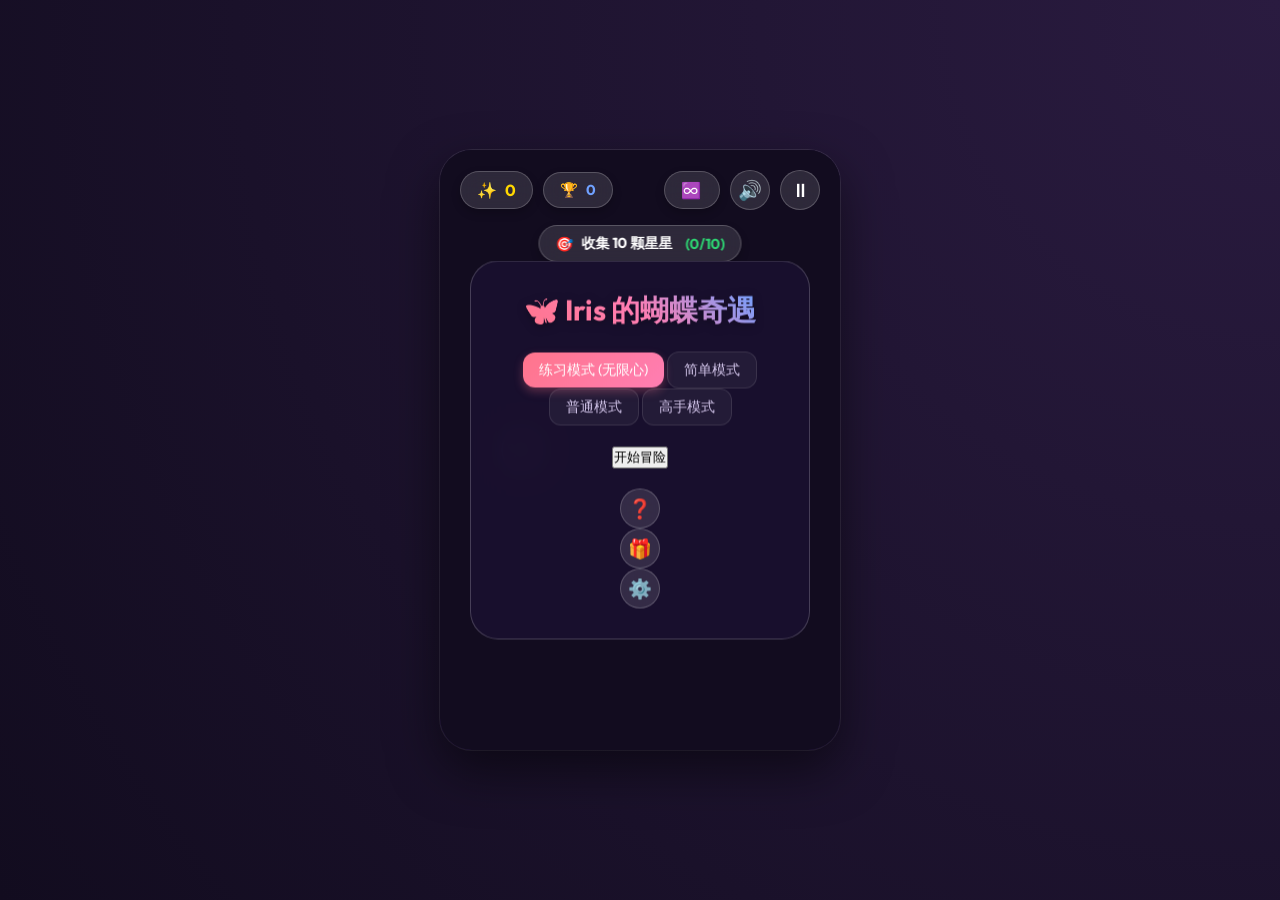
==== index.html @ 9e00bd1f "Immersive Upgrade: Day/Night, Spatial Audio, and Parent Messages" ====
<!DOCTYPE html>
<html lang="zh-CN">
<head>
    <meta charset="UTF-8">
    <meta name="viewport" content="width=device-width, initial-scale=1.0">
    <title>Iris's Butterfly Adventure</title>
    <link href="https://fonts.googleapis.com/css2?family=Outfit:wght@300;500;700&family=Nunito:wght@400;700&display=swap" rel="stylesheet">
    <link rel="stylesheet" href="style.css?v=3">
</head>
<body>
    <div id="game-container">
        <!-- Game Canvas -->
        <canvas id="gameCanvas"></canvas>

        <!-- UI Overlay -->
        <div id="ui-layer">
            <!-- HUD -->
            <div id="hud">
                <div class="hud-group left">
                    <div class="hud-item" id="score-box">
                        <span class="icon">✨</span>
                        <span id="score">0</span>
                    </div>
                    <div class="hud-item" id="high-score-box">
                        <span class="icon">🏆</span>
                        <span id="high-score">0</span>
                    </div>
                </div>
                <div class="hud-group right">
                    <div class="hud-item" id="lives-box">
                        <span id="lives">❤️❤️❤️</span>
                    </div>
                    <button id="sound-btn" class="btn-icon">🔊</button>
                    <button id="pause-btn" class="btn-icon">⏸</button>
                </div>
            </div>

            <!-- Task Display -->
            <div id="task-display" class="hud-item hidden">
                <span class="icon">🎯</span>
                <span id="task-text">收集 10 颗星星</span>
                <span id="task-progress">(0/10)</span>
            </div>

            <!-- Encouragement Text -->
            <div id="message-display" class="hidden"></div>
            
            <!-- Parent Easter Egg -->
            <div id="easter-egg-msg" class="hidden">
                <div id="egg-text"></div>
                <div style="font-size: 3rem;">💖</div>
            </div>

            <!-- Start Screen -->
            <div id="start-screen" class="panel active">
                <h1 class="glow-text">🦋 Iris 的蝴蝶奇遇</h1>
                <div class="diff-selector">
                    <button class="btn-diff active" data-diff="practice">练习模式 (无限心)</button>
                    <button class="btn-diff" data-diff="easy">简单模式</button>
                    <button class="btn-diff" data-diff="normal">普通模式</button>
                    <button class="btn-diff" data-diff="hard">高手模式</button>
                </div>
                <div class="button-group">
                    <button id="start-btn" class="btn-main">开始冒险</button>
                </div>
                <div class="button-row">
                    <button id="how-to-play-btn" class="btn-icon" title="怎么玩">❓</button>
                    <button id="treasure-btn" class="btn-icon" title="我的宝贝">🎁</button>
                    <button id="parent-settings-btn" class="btn-icon" title="家长设置">⚙️</button>
                </div>
            </div>

            <!-- Parent Settings Screen -->
            <div id="parent-settings-screen" class="panel">
                <h2>⚙️ 家长辅助设置</h2>
                <div class="input-group">
                    <label>飞行速度</label>
                    <select id="setting-speed">
                        <option value="slow">慢速 (更简单)</option>
                        <option value="normal" selected>正常</option>
                        <option value="fast">快速 (更有挑战)</option>
                    </select>
                </div>
                <div class="input-group">
                    <label>碰撞容差</label>
                    <select id="setting-tolerance">
                        <option value="loose">宽松 (不容易撞到)</option>
                        <option value="standard" selected>标准</option>
                    </select>
                </div>
                <div class="input-group">
                    <label>初始生命值</label>
                    <select id="setting-lives">
                        <option value="3">3 颗心</option>
                        <option value="5">5 颗心</option>
                        <option value="99" selected>无限生命</option>
                    </select>
                </div>
                <div class="input-group">
                    <label>亲子鼓励寄语 (在高分时弹出)</label>
                    <input type="text" id="setting-message" placeholder="例如：Iris 你真棒，爱你！" maxlength="20">
                </div>
                <button id="close-settings-btn" class="btn-main">保存设置</button>
                <button id="reset-high-score-btn" class="btn-secondary">重置最高分</button>
            </div>

            <!-- Other panels unchanged... -->
            <div id="how-to-play-screen" class="panel">
                <h2>❓ 怎么玩</h2>
                <p>点击屏幕或者按空格键让蝴蝶向上飞！</p>
                <p>躲开藤蔓，收集闪亮的星星。</p>
                <button id="close-how-to-btn" class="btn-main">明白了</button>
            </div>

            <div id="treasure-screen" class="panel">
                <h2>🎁 我的宝贝仓库</h2>
                <div class="tabs">
                    <button class="tab-btn active" id="tab-stickers">魔法贴纸</button>
                    <button class="tab-btn" id="tab-cosmetics">翅膀外观</button>
                </div>
                <div class="tab-content active" id="stickers-content">
                    <div class="sticker-grid">
                        <div class="sticker locked" id="sticker-star">⭐</div>
                        <div class="sticker locked" id="sticker-bunny">🐰</div>
                        <div class="sticker locked" id="sticker-rainbow">🌈</div>
                        <div class="sticker locked" id="sticker-flower">🌸</div>
                        <div class="sticker locked" id="sticker-butterfly">🦋</div>
                    </div>
                </div>
                <div class="tab-content" id="cosmetics-content">
                    <div class="cosmetic-grid">
                        <div class="cosmetic-item" data-id="default" data-cost="0">
                            <div class="cosmetic-preview">🦋</div>
                            <p>经典紫</p>
                            <button class="btn-buy owned">使用中</button>
                        </div>
                        <div class="cosmetic-item" data-id="pink-wings" data-cost="20">
                            <div class="cosmetic-preview" style="filter: hue-rotate(300deg);">🦋</div>
                            <p>甜心粉</p>
                            <button class="btn-buy">20 ✨</button>
                        </div>
                        <div class="cosmetic-item" data-id="star-trail" data-cost="50">
                            <div class="cosmetic-preview">✨</div>
                            <p>闪耀星踪</p>
                            <button class="btn-buy">50 ✨</button>
                        </div>
                        <div class="cosmetic-item" data-id="rainbow-wings" data-cost="100">
                            <div class="cosmetic-preview rainbow-anim">🦋</div>
                            <p>梦幻彩虹</p>
                            <button class="btn-buy">100 ✨</button>
                        </div>
                    </div>
                </div>
                <button id="close-treasure-btn" class="btn-main">返回</button>
            </div>

            <div id="pause-screen" class="panel">
                <h2>⏸ 休息一下</h2>
                <button id="resume-btn" class="btn-main">继续飞行</button>
                <button id="restart-from-pause-btn" class="btn-secondary">重新开始</button>
                <button id="back-to-home-from-pause-btn" class="btn-secondary">返回首页</button>
            </div>

            <div id="game-over-screen" class="panel">
                <h2 id="over-title">冒险结束啦！</h2>
                <div class="final-stats">
                    <p>本次得分: <span id="final-score">0</span></p>
                    <p>最高记录: <span id="record-score">0</span></p>
                </div>
                <button id="restart-btn" class="btn-main">再玩一次</button>
                <button id="back-to-home-btn" class="btn-secondary">返回首页</button>
            </div>

            <div id="dummy-panel" class="panel"></div>
        </div>
    </div>

    <!-- Sound for alerts -->
    <audio id="alert-sound" src="https://assets.mixkit.co/active_storage/sfx/2869/2869-preview.mp3" preload="auto"></audio>

    <script src="script.js?v=3"></script>
</body>
</html>
---- style.css ----
:root {
    --primary: #ff758c;
    --secondary: #ff7eb3;
    --accent: #70a1ff;
    --bg-dark: #120c1f;
    --panel-bg: rgba(255, 255, 255, 0.12);
    --panel-border: rgba(255, 255, 255, 0.2);
    --text: #ffffff;
    --text-dim: #d1c4e9;
    --success: #2ed573;
}

* {
    margin: 0;
    padding: 0;
    box-sizing: border-box;
    font-family: 'Outfit', 'Nunito', sans-serif;
}

body {
    background: var(--bg-dark);
    background-image: radial-gradient(circle at top right, #2a1b40, #120c1f);
    height: 100vh;
    display: flex;
    justify-content: center;
    align-items: center;
    overflow: hidden;
    color: var(--text);
}

#game-container {
    position: relative;
    width: 400px;
    height: 600px;
    background: #1a102f;
    border-radius: 32px; /* Softer corners */
    box-shadow: 0 20px 50px rgba(0, 0, 0, 0.5), 0 0 0 1px rgba(255, 255, 255, 0.1);
    overflow: hidden;
}

canvas {
    display: block;
    width: 100%;
    height: 100%;
    background: linear-gradient(to bottom, #1a102f, #2d1b4e);
}

#ui-layer {
    position: absolute;
    top: 0;
    left: 0;
    width: 100%;
    height: 100%;
    pointer-events: none;
}

/* HUD */
#hud {
    position: absolute;
    top: 20px;
    left: 20px;
    right: 20px;
    display: flex;
    justify-content: space-between;
    z-index: 10;
    pointer-events: auto;
}

.hud-group {
    display: flex;
    gap: 10px;
    align-items: center;
}

.hud-item {
    background: var(--panel-bg);
    backdrop-filter: blur(10px);
    -webkit-backdrop-filter: blur(10px);
    border: 1px solid var(--panel-border);
    padding: 8px 16px;
    border-radius: 20px; /* Rounder */
    font-weight: 700;
    display: flex;
    align-items: center;
    gap: 8px;
    box-shadow: 0 4px 10px rgba(0,0,0,0.2);
}

#score-box { color: #ffd700; }
#high-score-box { color: #70a1ff; font-size: 0.9rem; }
#lives-box { letter-spacing: 2px; }

.btn-icon {
    background: var(--panel-bg);
    backdrop-filter: blur(10px);
    border: 1px solid var(--panel-border);
    color: white;
    width: 40px;
    height: 40px;
    border-radius: 50%;
    cursor: pointer;
    display: flex;
    align-items: center;
    justify-content: center;
    font-size: 1.2rem;
    transition: all 0.2s;
}

.btn-icon:hover { transform: scale(1.1); background: rgba(255,255,255,0.2); }

/* Task Display */
#task-display {
    position: absolute;
    top: 75px;
    left: 50%;
    transform: translateX(-50%);
    z-index: 10;
    font-size: 0.9rem;
    white-space: nowrap;
    animation: slideDown 0.5s ease;
}

@keyframes slideDown {
    from { transform: translate(-50%, -20px); opacity: 0; }
    to { transform: translate(-50%, 0); opacity: 1; }
}

#task-progress {
    color: var(--success);
    margin-left: 5px;
}

/* Message Display */
#message-display {
    position: absolute;
    top: 130px;
    left: 50%;
    transform: translateX(-50%);
    background: rgba(46, 213, 115, 0.9);
    color: white;
    padding: 8px 20px;
    border-radius: 15px;
    font-weight: 700;
    z-index: 10;
    animation: popIn 0.3s cubic-bezier(0.175, 0.885, 0.32, 1.275);
}

@keyframes popIn {
    from { transform: translateX(-50%) scale(0.8); opacity: 0; }
    to { transform: translateX(-50%) scale(1); opacity: 1; }
}

/* Panels */
.panel {
    position: absolute;
    top: 50%;
    left: 50%;
    transform: translate(-50%, -50%) scale(0.9);
    width: 85%;
    background: rgba(26, 16, 47, 0.9);
    backdrop-filter: blur(20px);
    -webkit-backdrop-filter: blur(20px);
    border: 1px solid var(--panel-border);
    border-radius: 28px; /* Rounder */
    padding: 30px;
    text-align: center;
    display: flex;
    flex-direction: column;
    gap: 20px;
    align-items: center;
    opacity: 0;
    visibility: hidden;
    transition: all 0.4s cubic-bezier(0.4, 0, 0.2, 1);
    z-index: 20;
    pointer-events: auto;
}

.panel.active {
    opacity: 1;
    visibility: visible;
    transform: translate(-50%, -50%) scale(1);
}

h1 {
    font-size: 1.8rem;
    font-weight: 700;
    background: linear-gradient(45deg, #ff758c, #ff7eb3, #70a1ff);
    -webkit-background-clip: text;
    -webkit-text-fill-color: transparent;
    filter: drop-shadow(0 2px 5px rgba(0,0,0,0.3));
}

.glow-text {
    animation: glow 2s ease-in-out infinite alternate;
}

@keyframes glow {
    from { text-shadow: 0 0 5px #ff758c, 0 0 10px rgba(255,117,140,0.5); }
    to { text-shadow: 0 0 15px #ff7eb3, 0 0 20px rgba(112,161,255,0.5); }
}

.subtitle {
    font-size: 0.95rem;
    color: var(--text-dim);
}

/* Difficulty Selection */
.difficulty-selection {
    width: 100%;
    background: rgba(255, 255, 255, 0.03);
    padding: 15px;
    border-radius: 16px;
}

.difficulty-selection p {
    font-size: 0.9rem;
    margin-bottom: 10px;
    color: var(--text-dim);
}

.btn-group {
    display: flex;
    gap: 10px;
    justify-content: center;
}

.btn-diff {
    background: rgba(255,255,255,0.05);
    border: 1px solid rgba(255,255,255,0.1);
    color: var(--text-dim);
    padding: 8px 16px;
    border-radius: 12px;
    cursor: pointer;
    transition: all 0.2s;
    font-size: 0.9rem;
}

.btn-diff:hover { background: rgba(255,255,255,0.1); }

.btn-diff.active {
    background: linear-gradient(135deg, #ff758c 0%, #ff7eb3 100%);
    color: white;
    border: none;
    box-shadow: 0 4px 10px rgba(255, 117, 140, 0.3);
}

/* Buttons */
.menu-buttons {
    display: flex;
    flex-direction: column;
    gap: 10px;
    width: 100%;
    max-width: 200px;
}

.btn-primary {
    background: linear-gradient(135deg, #ff758c 0%, #ff7eb3 100%);
    border: none;
    color: white;
    padding: 12px 32px;
    font-size: 1.1rem;
    font-weight: 700;
    border-radius: 30px;
    cursor: pointer;
    box-shadow: 0 8px 20px rgba(255, 117, 140, 0.3);
    transition: all 0.3s ease;
    width: 100%;
}

.btn-primary:hover {
    transform: translateY(-2px);
    box-shadow: 0 12px 25px rgba(255, 117, 140, 0.4);
}

.btn-secondary {
    background: rgba(255, 255, 255, 0.05);
    border: 1px solid var(--panel-border);
    color: white;
    padding: 10px 24px;
    font-size: 1rem;
    font-weight: 700;
    border-radius: 30px;
    cursor: pointer;
    transition: all 0.3s ease;
    width: 100%;
}

.btn-secondary:hover { background: rgba(255, 255, 255, 0.1); }

/* Steps (How To Play) */
.steps {
    display: flex;
    flex-direction: column;
    gap: 15px;
    text-align: left;
    width: 100%;
}

.step {
    display: flex;
    align-items: center;
    gap: 15px;
    background: rgba(255,255,255,0.03);
    padding: 12px;
    border-radius: 12px;
}

.step-num {
    background: #ff758c;
    color: white;
    width: 28px;
    height: 28px;
    border-radius: 50%;
    display: flex;
    align-items: center;
    justify-content: center;
    font-weight: 700;
    font-size: 0.9rem;
    flex-shrink: 0;
}

.step p {
    font-size: 0.9rem;
    line-height: 1.4;
    color: var(--text-dim);
}

.step strong { color: white; }

/* Stats (Game Over) */
.stats {
    background: rgba(255, 255, 255, 0.03);
    padding: 15px;
    border-radius: 16px;
    width: 100%;
}

.stats p { margin: 5px 0; }

.highlight {
    font-size: 1.4rem;
    color: #ffd700;
    font-weight: 700;
}

/* Utilities */
.hidden {
    display: none !important;
}

/* New Styles for Upgrade */
.welcome-text {
    font-size: 0.9rem;
    color: #ff7eb3;
    margin-top: -10px;
    font-weight: 500;
}

.settings-list {
    width: 100%;
    display: flex;
    flex-direction: column;
    gap: 15px;
    background: rgba(255, 255, 255, 0.03);
    padding: 15px;
    border-radius: 16px;
}

.setting-item {
    display: flex;
    justify-content: space-between;
    align-items: center;
    font-size: 0.95rem;
}

.setting-item select {
    background: rgba(26, 16, 47, 0.8);
    color: white;
    border: 1px solid var(--panel-border);
    padding: 6px 12px;
    border-radius: 10px;
    cursor: pointer;
}

/* Prevent scrolling on touch devices */
canvas {
    touch-action: none;
}

/* Tabs for Treasure Screen */
.tabs {
    display: flex;
    gap: 10px;
    width: 100%;
    justify-content: center;
}

.btn-tab {
    background: rgba(255, 255, 255, 0.05);
    border: 1px solid var(--panel-border);
    color: white;
    padding: 8px 16px;
    border-radius: 12px;
    cursor: pointer;
    font-weight: 700;
    transition: all 0.2s;
}

.btn-tab.active {
    background: linear-gradient(135deg, #ff758c 0%, #ff7eb3 100%);
    box-shadow: 0 4px 10px rgba(255, 117, 140, 0.3);
    border: none;
}

.tab-content {
    display: none;
    width: 100%;
}

.tab-content.active {
    display: flex;
    flex-direction: column;
    gap: 15px;
    align-items: center;
}

/* Sticker Grid */
.sticker-grid {
    display: grid;
    grid-template-columns: repeat(4, 1fr);
    gap: 10px;
    width: 100%;
}

.sticker {
    background: rgba(255, 255, 255, 0.1);
    border-radius: 16px;
    padding: 10px;
    display: flex;
    flex-direction: column;
    align-items: center;
    font-size: 1.5rem;
    position: relative;
    transition: all 0.2s;
}

.sticker.locked {
    filter: grayscale(1) opacity(0.5);
}

.sticker-name {
    font-size: 0.7rem;
    color: var(--text-dim);
    margin-top: 5px;
}

/* Cosmetics List */
.cosmetics-list {
    width: 100%;
    display: flex;
    flex-direction: column;
    gap: 10px;
}

.cosmetic-item {
    display: flex;
    justify-content: space-between;
    align-items: center;
    background: rgba(255, 255, 255, 0.05);
    padding: 10px 15px;
    border-radius: 12px;
    width: 100%;
}

.btn-buy {
    background: var(--accent);
    border: none;
    color: white;
    padding: 5px 12px;
    border-radius: 10px;
    cursor: pointer;
    font-weight: 700;
}

.btn-buy.owned {
    background: var(--success);
    cursor: default;
}
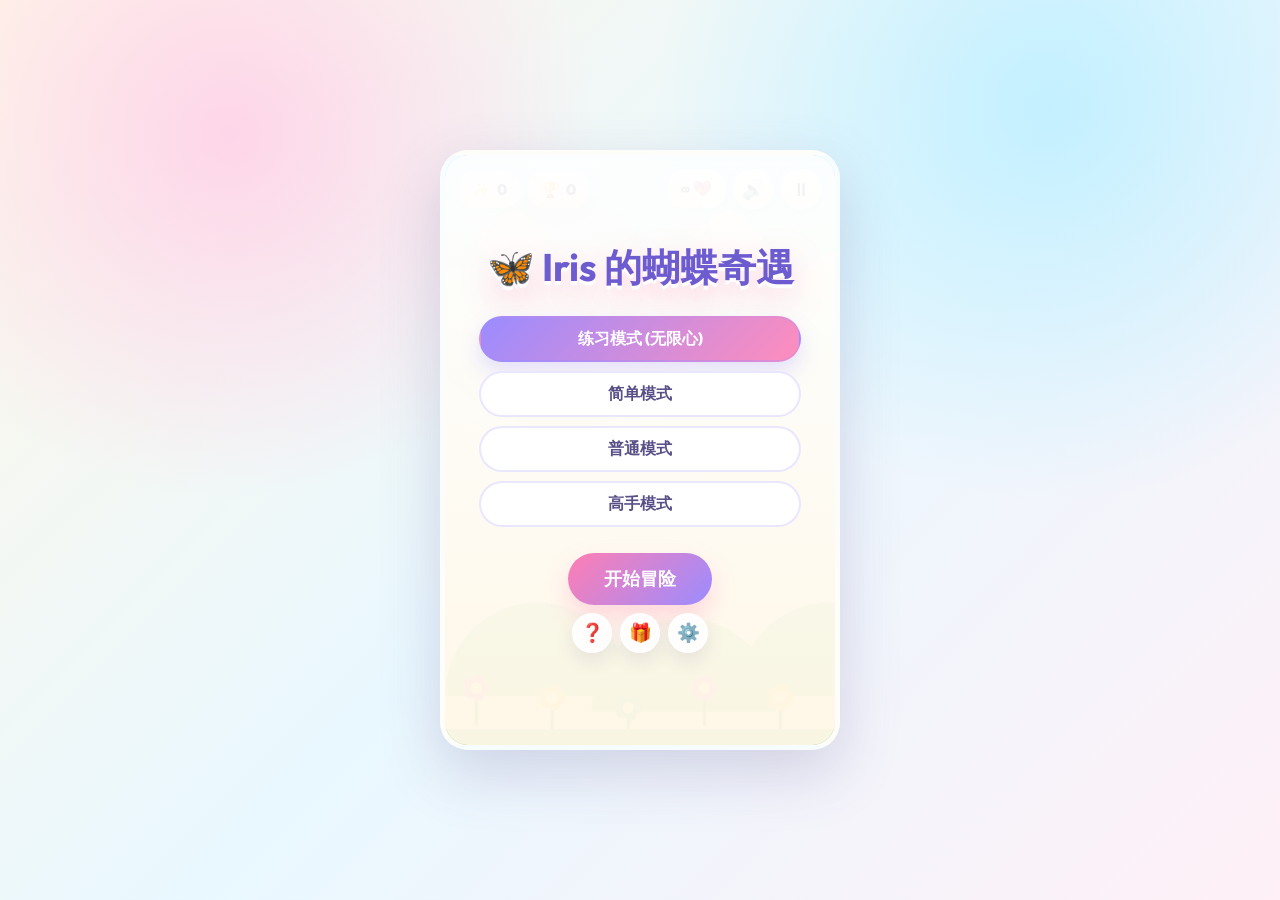
==== commit 164ead1e: "Add vine obstacles and brighten game UI" ====
--- a/index.html
+++ b/index.html
@@ -5,7 +5,7 @@
     <meta name="viewport" content="width=device-width, initial-scale=1.0">
     <title>Iris's Butterfly Adventure</title>
     <link href="https://fonts.googleapis.com/css2?family=Outfit:wght@300;500;700&family=Nunito:wght@400;700&display=swap" rel="stylesheet">
-    <link rel="stylesheet" href="style.css?v=3">
+    <link rel="stylesheet" href="style.css?v=4">
 </head>
 <body>
     <div id="game-container">
@@ -107,8 +107,7 @@
             <!-- Other panels unchanged... -->
             <div id="how-to-play-screen" class="panel">
                 <h2>❓ 怎么玩</h2>
-                <p>点击屏幕或者按空格键让蝴蝶向上飞！</p>
-                <p>躲开藤蔓，收集闪亮的星星。</p>
+                <p>点击屏幕或者按空格键让蝴蝶向上飞，穿过花藤之间的空隙，躲开障碍物，收集星星。</p>
                 <button id="close-how-to-btn" class="btn-main">明白了</button>
             </div>
 
@@ -178,6 +177,6 @@
     <!-- Sound for alerts -->
     <audio id="alert-sound" src="https://assets.mixkit.co/active_storage/sfx/2869/2869-preview.mp3" preload="auto"></audio>
 
-    <script src="script.js?v=3"></script>
+    <script src="script.js?v=4"></script>
 </body>
 </html>
--- a/style.css
+++ b/style.css
@@ -1,40 +1,57 @@
 :root {
-    --primary: #ff758c;
-    --secondary: #ff7eb3;
-    --accent: #70a1ff;
-    --bg-dark: #120c1f;
-    --panel-bg: rgba(255, 255, 255, 0.12);
-    --panel-border: rgba(255, 255, 255, 0.2);
-    --text: #ffffff;
-    --text-dim: #d1c4e9;
-    --success: #2ed573;
+    --primary-color: #ff7eb3;
+    --secondary-color: #9b8cff;
+    --accent-yellow: #ffd36e;
+    --accent-green: #77c987;
+    --sky-blue: #bfefff;
+    --cream: #fff7e8;
+    --panel-bg: rgba(255, 255, 255, 0.88);
+    --panel-solid: #fffaf2;
+    --text-color: #322b5f;
+    --muted-text: #6c6a86;
+    --line-color: rgba(94, 83, 139, 0.16);
+    --shadow-soft: 0 22px 60px rgba(95, 84, 142, 0.22);
 }
 
 * {
     margin: 0;
     padding: 0;
     box-sizing: border-box;
+}
+
+body {
     font-family: 'Outfit', 'Nunito', sans-serif;
-}
-
-body {
-    background: var(--bg-dark);
-    background-image: radial-gradient(circle at top right, #2a1b40, #120c1f);
+    background:
+        radial-gradient(circle at 18% 15%, rgba(255, 210, 232, 0.9), transparent 28%),
+        radial-gradient(circle at 82% 12%, rgba(191, 239, 255, 0.9), transparent 30%),
+        linear-gradient(135deg, #fff7e8 0%, #e9f8ff 50%, #fff0f7 100%);
+    color: var(--text-color);
+    overflow: hidden;
+    display: flex;
+    justify-content: center;
+    align-items: center;
     height: 100vh;
-    display: flex;
-    justify-content: center;
-    align-items: center;
-    overflow: hidden;
-    color: var(--text);
+    touch-action: none;
+}
+
+button,
+input,
+select {
+    font: inherit;
+}
+
+button {
+    cursor: pointer;
 }
 
 #game-container {
     position: relative;
-    width: 400px;
-    height: 600px;
-    background: #1a102f;
-    border-radius: 32px; /* Softer corners */
-    box-shadow: 0 20px 50px rgba(0, 0, 0, 0.5), 0 0 0 1px rgba(255, 255, 255, 0.1);
+    width: min(400px, 100vw);
+    height: min(600px, 100vh);
+    background: linear-gradient(#c9f4ff, #fff0d2);
+    box-shadow: var(--shadow-soft);
+    border: 5px solid rgba(255, 255, 255, 0.86);
+    border-radius: 28px;
     overflow: hidden;
 }
 
@@ -42,374 +59,279 @@
     display: block;
     width: 100%;
     height: 100%;
-    background: linear-gradient(to bottom, #1a102f, #2d1b4e);
 }
 
 #ui-layer {
+    position: absolute;
+    inset: 0;
+    pointer-events: none;
+}
+
+#ui-layer * {
+    pointer-events: auto;
+}
+
+.panel {
+    position: absolute;
+    inset: 0;
+    background:
+        linear-gradient(180deg, rgba(255, 255, 255, 0.94), rgba(255, 247, 232, 0.94)),
+        radial-gradient(circle at 30% 20%, rgba(255, 126, 179, 0.18), transparent 35%);
+    display: flex;
+    flex-direction: column;
+    justify-content: center;
+    align-items: center;
+    padding: 34px;
+    text-align: center;
+    opacity: 0;
+    visibility: hidden;
+    transition: opacity 0.28s ease, visibility 0.28s ease;
+    z-index: 100;
+}
+
+.panel.active {
+    opacity: 1;
+    visibility: visible;
+}
+
+.panel h1,
+.panel h2 {
+    color: var(--text-color);
+    line-height: 1.05;
+}
+
+#start-screen h1 {
+    font-size: 2.4rem;
+    margin-bottom: 20px;
+    color: #6d5bd0;
+}
+
+.glow-text {
+    text-shadow: 0 4px 0 rgba(255, 255, 255, 0.9), 0 12px 32px rgba(255, 126, 179, 0.38);
+}
+
+.diff-selector {
+    display: grid;
+    width: 100%;
+    gap: 9px;
+    margin: 8px 0 18px;
+}
+
+.btn-diff,
+.btn-main,
+.btn-secondary,
+.tab-btn,
+.btn-buy {
+    border: 0;
+    border-radius: 999px;
+    font-weight: 800;
+    transition: transform 0.18s ease, box-shadow 0.18s ease, opacity 0.18s ease;
+}
+
+.btn-diff {
+    padding: 10px 14px;
+    color: #594f87;
+    background: #fff;
+    border: 2px solid rgba(155, 140, 255, 0.22);
+}
+
+.btn-diff.active {
+    color: white;
+    background: linear-gradient(135deg, #9b8cff, #ff8dbc);
+    box-shadow: 0 10px 20px rgba(155, 140, 255, 0.25);
+}
+
+.btn-main {
+    background: linear-gradient(135deg, #ff7eb3, #9b8cff);
+    border: none;
+    color: white;
+    padding: 14px 36px;
+    font-size: 1.12rem;
+    border-radius: 999px;
+    margin: 8px;
+    font-weight: 900;
+    box-shadow: 0 12px 24px rgba(255, 126, 179, 0.28);
+}
+
+.btn-secondary {
+    background: #fff;
+    border: 2px solid rgba(155, 140, 255, 0.22);
+    color: var(--text-color);
+    padding: 12px 28px;
+    border-radius: 999px;
+    margin: 7px;
+    font-weight: 850;
+}
+
+.btn-main:hover,
+.btn-secondary:hover,
+.btn-diff:hover,
+.btn-icon:hover,
+.tab-btn:hover,
+.btn-buy:hover {
+    transform: translateY(-1px) scale(1.02);
+}
+
+.button-row,
+.button-group {
+    display: flex;
+    justify-content: center;
+    flex-wrap: wrap;
+    gap: 8px;
+}
+
+#hud {
     position: absolute;
     top: 0;
     left: 0;
     width: 100%;
-    height: 100%;
+    padding: 14px;
+    display: flex;
+    justify-content: space-between;
     pointer-events: none;
-}
-
-/* HUD */
-#hud {
-    position: absolute;
-    top: 20px;
-    left: 20px;
-    right: 20px;
-    display: flex;
-    justify-content: space-between;
-    z-index: 10;
-    pointer-events: auto;
+    z-index: 40;
 }
 
 .hud-group {
     display: flex;
-    gap: 10px;
+    gap: 8px;
     align-items: center;
 }
 
 .hud-item {
-    background: var(--panel-bg);
-    backdrop-filter: blur(10px);
-    -webkit-backdrop-filter: blur(10px);
-    border: 1px solid var(--panel-border);
-    padding: 8px 16px;
-    border-radius: 20px; /* Rounder */
-    font-weight: 700;
-    display: flex;
-    align-items: center;
-    gap: 8px;
-    box-shadow: 0 4px 10px rgba(0,0,0,0.2);
-}
-
-#score-box { color: #ffd700; }
-#high-score-box { color: #70a1ff; font-size: 0.9rem; }
-#lives-box { letter-spacing: 2px; }
+    background: rgba(255, 255, 255, 0.88);
+    backdrop-filter: blur(8px);
+    padding: 8px 12px;
+    border-radius: 16px;
+    color: var(--text-color);
+    font-weight: 900;
+    font-size: 0.95rem;
+    display: flex;
+    align-items: center;
+    gap: 6px;
+    border: 1px solid rgba(255, 255, 255, 0.85);
+    box-shadow: 0 8px 18px rgba(95, 84, 142, 0.12);
+}
 
 .btn-icon {
-    background: var(--panel-bg);
-    backdrop-filter: blur(10px);
-    border: 1px solid var(--panel-border);
-    color: white;
     width: 40px;
     height: 40px;
     border-radius: 50%;
-    cursor: pointer;
-    display: flex;
-    align-items: center;
+    background: rgba(255, 255, 255, 0.9);
+    border: 1px solid rgba(255, 255, 255, 0.9);
+    color: var(--text-color);
+    font-size: 1.15rem;
+    display: flex;
     justify-content: center;
-    font-size: 1.2rem;
-    transition: all 0.2s;
-}
-
-.btn-icon:hover { transform: scale(1.1); background: rgba(255,255,255,0.2); }
-
-/* Task Display */
+    align-items: center;
+    box-shadow: 0 8px 18px rgba(95, 84, 142, 0.12);
+}
+
 #task-display {
     position: absolute;
-    top: 75px;
+    top: 72px;
     left: 50%;
     transform: translateX(-50%);
-    z-index: 10;
+    z-index: 42;
+    white-space: nowrap;
+}
+
+.input-group {
+    margin: 12px 0;
+    text-align: left;
+    width: 100%;
+}
+
+.input-group label {
+    display: block;
+    margin-bottom: 6px;
+    color: var(--muted-text);
     font-size: 0.9rem;
-    white-space: nowrap;
-    animation: slideDown 0.5s ease;
-}
-
-@keyframes slideDown {
-    from { transform: translate(-50%, -20px); opacity: 0; }
-    to { transform: translate(-50%, 0); opacity: 1; }
-}
-
-#task-progress {
-    color: var(--success);
-    margin-left: 5px;
-}
-
-/* Message Display */
-#message-display {
-    position: absolute;
-    top: 130px;
-    left: 50%;
-    transform: translateX(-50%);
-    background: rgba(46, 213, 115, 0.9);
-    color: white;
-    padding: 8px 20px;
-    border-radius: 15px;
-    font-weight: 700;
-    z-index: 10;
-    animation: popIn 0.3s cubic-bezier(0.175, 0.885, 0.32, 1.275);
-}
-
-@keyframes popIn {
-    from { transform: translateX(-50%) scale(0.8); opacity: 0; }
-    to { transform: translateX(-50%) scale(1); opacity: 1; }
-}
-
-/* Panels */
-.panel {
-    position: absolute;
-    top: 50%;
-    left: 50%;
-    transform: translate(-50%, -50%) scale(0.9);
-    width: 85%;
-    background: rgba(26, 16, 47, 0.9);
-    backdrop-filter: blur(20px);
-    -webkit-backdrop-filter: blur(20px);
-    border: 1px solid var(--panel-border);
-    border-radius: 28px; /* Rounder */
-    padding: 30px;
-    text-align: center;
-    display: flex;
-    flex-direction: column;
-    gap: 20px;
-    align-items: center;
-    opacity: 0;
-    visibility: hidden;
-    transition: all 0.4s cubic-bezier(0.4, 0, 0.2, 1);
-    z-index: 20;
-    pointer-events: auto;
-}
-
-.panel.active {
-    opacity: 1;
-    visibility: visible;
-    transform: translate(-50%, -50%) scale(1);
-}
-
-h1 {
-    font-size: 1.8rem;
-    font-weight: 700;
-    background: linear-gradient(45deg, #ff758c, #ff7eb3, #70a1ff);
-    -webkit-background-clip: text;
-    -webkit-text-fill-color: transparent;
-    filter: drop-shadow(0 2px 5px rgba(0,0,0,0.3));
-}
-
-.glow-text {
-    animation: glow 2s ease-in-out infinite alternate;
-}
-
-@keyframes glow {
-    from { text-shadow: 0 0 5px #ff758c, 0 0 10px rgba(255,117,140,0.5); }
-    to { text-shadow: 0 0 15px #ff7eb3, 0 0 20px rgba(112,161,255,0.5); }
-}
-
-.subtitle {
-    font-size: 0.95rem;
-    color: var(--text-dim);
-}
-
-/* Difficulty Selection */
-.difficulty-selection {
-    width: 100%;
-    background: rgba(255, 255, 255, 0.03);
-    padding: 15px;
-    border-radius: 16px;
-}
-
-.difficulty-selection p {
-    font-size: 0.9rem;
-    margin-bottom: 10px;
-    color: var(--text-dim);
-}
-
-.btn-group {
-    display: flex;
-    gap: 10px;
-    justify-content: center;
-}
-
-.btn-diff {
-    background: rgba(255,255,255,0.05);
-    border: 1px solid rgba(255,255,255,0.1);
-    color: var(--text-dim);
-    padding: 8px 16px;
-    border-radius: 12px;
-    cursor: pointer;
-    transition: all 0.2s;
-    font-size: 0.9rem;
-}
-
-.btn-diff:hover { background: rgba(255,255,255,0.1); }
-
-.btn-diff.active {
-    background: linear-gradient(135deg, #ff758c 0%, #ff7eb3 100%);
-    color: white;
-    border: none;
-    box-shadow: 0 4px 10px rgba(255, 117, 140, 0.3);
-}
-
-/* Buttons */
-.menu-buttons {
-    display: flex;
-    flex-direction: column;
-    gap: 10px;
-    width: 100%;
-    max-width: 200px;
-}
-
-.btn-primary {
-    background: linear-gradient(135deg, #ff758c 0%, #ff7eb3 100%);
-    border: none;
-    color: white;
-    padding: 12px 32px;
-    font-size: 1.1rem;
-    font-weight: 700;
-    border-radius: 30px;
-    cursor: pointer;
-    box-shadow: 0 8px 20px rgba(255, 117, 140, 0.3);
-    transition: all 0.3s ease;
-    width: 100%;
-}
-
-.btn-primary:hover {
-    transform: translateY(-2px);
-    box-shadow: 0 12px 25px rgba(255, 117, 140, 0.4);
-}
-
-.btn-secondary {
-    background: rgba(255, 255, 255, 0.05);
-    border: 1px solid var(--panel-border);
-    color: white;
-    padding: 10px 24px;
-    font-size: 1rem;
-    font-weight: 700;
-    border-radius: 30px;
-    cursor: pointer;
-    transition: all 0.3s ease;
-    width: 100%;
-}
-
-.btn-secondary:hover { background: rgba(255, 255, 255, 0.1); }
-
-/* Steps (How To Play) */
-.steps {
-    display: flex;
-    flex-direction: column;
-    gap: 15px;
-    text-align: left;
-    width: 100%;
-}
-
-.step {
-    display: flex;
-    align-items: center;
-    gap: 15px;
-    background: rgba(255,255,255,0.03);
-    padding: 12px;
-    border-radius: 12px;
-}
-
-.step-num {
-    background: #ff758c;
-    color: white;
-    width: 28px;
-    height: 28px;
-    border-radius: 50%;
-    display: flex;
-    align-items: center;
-    justify-content: center;
-    font-weight: 700;
-    font-size: 0.9rem;
-    flex-shrink: 0;
-}
-
-.step p {
-    font-size: 0.9rem;
-    line-height: 1.4;
-    color: var(--text-dim);
-}
-
-.step strong { color: white; }
-
-/* Stats (Game Over) */
-.stats {
-    background: rgba(255, 255, 255, 0.03);
-    padding: 15px;
-    border-radius: 16px;
-    width: 100%;
-}
-
-.stats p { margin: 5px 0; }
-
-.highlight {
-    font-size: 1.4rem;
-    color: #ffd700;
-    font-weight: 700;
-}
-
-/* Utilities */
+    font-weight: 800;
+}
+
+.input-group select,
+.input-group input {
+    width: 100%;
+    padding: 11px 12px;
+    border-radius: 14px;
+    background: #fff;
+    border: 2px solid rgba(155, 140, 255, 0.18);
+    color: var(--text-color);
+    outline: none;
+}
+
 .hidden {
     display: none !important;
 }
 
-/* New Styles for Upgrade */
-.welcome-text {
-    font-size: 0.9rem;
-    color: #ff7eb3;
-    margin-top: -10px;
-    font-weight: 500;
-}
-
-.settings-list {
-    width: 100%;
+#message-display {
+    position: absolute;
+    top: 118px;
+    left: 7%;
+    width: 86%;
+    text-align: center;
+    font-size: 1.08rem;
+    font-weight: 900;
+    color: #714c00;
+    background: rgba(255, 245, 187, 0.94);
+    border: 2px solid rgba(255, 211, 110, 0.8);
+    padding: 10px 12px;
+    border-radius: 18px;
+    z-index: 50;
+    box-shadow: 0 10px 24px rgba(201, 145, 39, 0.18);
+    animation: bounceIn 0.45s cubic-bezier(0.175, 0.885, 0.32, 1.275);
+}
+
+#easter-egg-msg {
+    position: absolute;
+    width: 82%;
+    top: 50%;
+    left: 9%;
+    transform: translateY(-50%);
+    background: linear-gradient(135deg, rgba(255, 150, 195, 0.96), rgba(155, 140, 255, 0.96));
+    padding: 28px;
+    border-radius: 30px;
+    border: 5px solid #fff;
+    box-shadow: 0 22px 50px rgba(155, 140, 255, 0.34);
+    color: #fff;
+    font-size: 1.45rem;
+    font-weight: 900;
+    z-index: 200;
+    pointer-events: none;
     display: flex;
     flex-direction: column;
+    align-items: center;
     gap: 15px;
-    background: rgba(255, 255, 255, 0.03);
-    padding: 15px;
-    border-radius: 16px;
-}
-
-.setting-item {
-    display: flex;
-    justify-content: space-between;
-    align-items: center;
-    font-size: 0.95rem;
-}
-
-.setting-item select {
-    background: rgba(26, 16, 47, 0.8);
+}
+
+.final-stats {
+    width: 100%;
+    max-width: 260px;
+    margin: 18px 0 10px;
+    padding: 18px;
+    border-radius: 22px;
+    background: rgba(255, 255, 255, 0.75);
+    color: var(--text-color);
+    border: 1px solid var(--line-color);
+}
+
+.tabs {
+    display: flex;
+    gap: 8px;
+    margin: 12px 0;
+}
+
+.tab-btn {
+    padding: 9px 12px;
+    color: var(--text-color);
+    background: #fff;
+    border: 2px solid rgba(155, 140, 255, 0.18);
+}
+
+.tab-btn.active {
     color: white;
-    border: 1px solid var(--panel-border);
-    padding: 6px 12px;
-    border-radius: 10px;
-    cursor: pointer;
-}
-
-/* Prevent scrolling on touch devices */
-canvas {
-    touch-action: none;
-}
-
-/* Tabs for Treasure Screen */
-.tabs {
-    display: flex;
-    gap: 10px;
-    width: 100%;
-    justify-content: center;
-}
-
-.btn-tab {
-    background: rgba(255, 255, 255, 0.05);
-    border: 1px solid var(--panel-border);
-    color: white;
-    padding: 8px 16px;
-    border-radius: 12px;
-    cursor: pointer;
-    font-weight: 700;
-    transition: all 0.2s;
-}
-
-.btn-tab.active {
-    background: linear-gradient(135deg, #ff758c 0%, #ff7eb3 100%);
-    box-shadow: 0 4px 10px rgba(255, 117, 140, 0.3);
-    border: none;
+    background: linear-gradient(135deg, #9b8cff, #ff8dbc);
 }
 
 .tab-content {
@@ -418,71 +340,84 @@
 }
 
 .tab-content.active {
-    display: flex;
+    display: block;
+}
+
+.sticker-grid,
+.cosmetic-grid {
+    display: grid;
+    grid-template-columns: repeat(3, 1fr);
+    gap: 10px;
+    width: 100%;
+    margin: 12px 0;
+}
+
+.sticker,
+.cosmetic-item {
+    min-height: 72px;
+    border-radius: 18px;
+    background: rgba(255, 255, 255, 0.74);
+    border: 1px solid var(--line-color);
+    display: flex;
+    justify-content: center;
+    align-items: center;
     flex-direction: column;
-    gap: 15px;
-    align-items: center;
-}
-
-/* Sticker Grid */
-.sticker-grid {
-    display: grid;
-    grid-template-columns: repeat(4, 1fr);
-    gap: 10px;
-    width: 100%;
+    gap: 5px;
+    color: var(--text-color);
 }
 
 .sticker {
-    background: rgba(255, 255, 255, 0.1);
-    border-radius: 16px;
-    padding: 10px;
-    display: flex;
-    flex-direction: column;
-    align-items: center;
-    font-size: 1.5rem;
-    position: relative;
-    transition: all 0.2s;
+    font-size: 2rem;
 }
 
 .sticker.locked {
-    filter: grayscale(1) opacity(0.5);
-}
-
-.sticker-name {
-    font-size: 0.7rem;
-    color: var(--text-dim);
-    margin-top: 5px;
-}
-
-/* Cosmetics List */
-.cosmetics-list {
-    width: 100%;
-    display: flex;
-    flex-direction: column;
-    gap: 10px;
-}
-
-.cosmetic-item {
-    display: flex;
-    justify-content: space-between;
-    align-items: center;
-    background: rgba(255, 255, 255, 0.05);
-    padding: 10px 15px;
-    border-radius: 12px;
-    width: 100%;
+    filter: grayscale(1);
+    opacity: 0.45;
+}
+
+.cosmetic-preview {
+    font-size: 1.8rem;
+}
+
+.cosmetic-item p {
+    font-size: 0.76rem;
+    font-weight: 800;
 }
 
 .btn-buy {
-    background: var(--accent);
-    border: none;
+    padding: 6px 8px;
     color: white;
-    padding: 5px 12px;
-    border-radius: 10px;
-    cursor: pointer;
-    font-weight: 700;
+    background: linear-gradient(135deg, #ffba5c, #ff7eb3);
+    font-size: 0.72rem;
 }
 
 .btn-buy.owned {
-    background: var(--success);
-    cursor: default;
-}
+    background: linear-gradient(135deg, #77c987, #65b7ff);
+}
+
+.rainbow-anim {
+    animation: hueSpin 3s linear infinite;
+}
+
+@keyframes hueSpin {
+    from { filter: hue-rotate(0deg); }
+    to { filter: hue-rotate(360deg); }
+}
+
+@keyframes bounceIn {
+    0% { transform: scale(0.3); opacity: 0; }
+    55% { transform: scale(1.05); opacity: 1; }
+    78% { transform: scale(0.94); }
+    100% { transform: scale(1); }
+}
+
+@media (max-width: 430px) {
+    #game-container {
+        border-radius: 0;
+        border: 0;
+    }
+
+    .panel {
+        padding: 28px;
+    }
+}
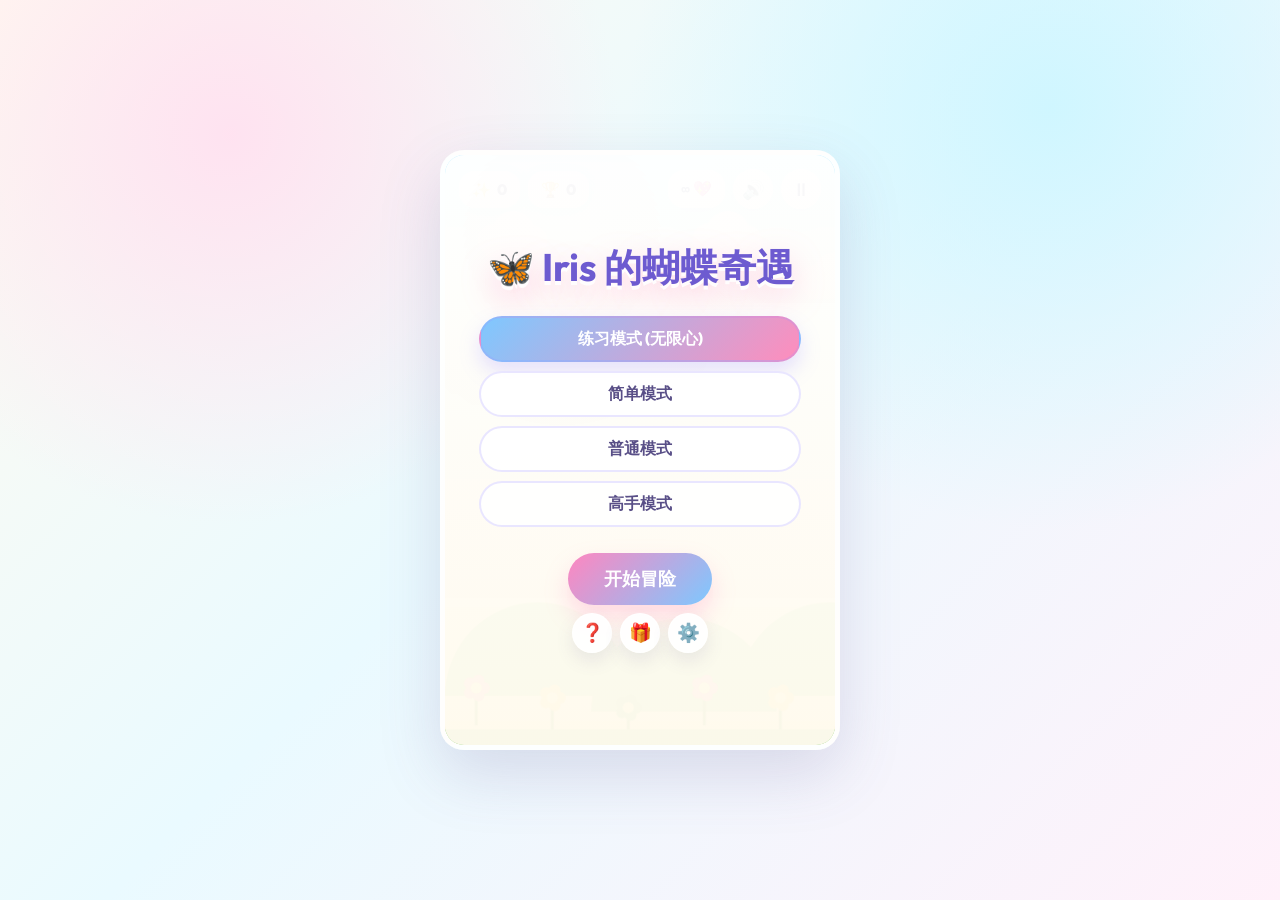
==== commit a570ae9a: "Improve butterfly obstacle gameplay" ====
--- a/index.html
+++ b/index.html
@@ -5,7 +5,7 @@
     <meta name="viewport" content="width=device-width, initial-scale=1.0">
     <title>Iris's Butterfly Adventure</title>
     <link href="https://fonts.googleapis.com/css2?family=Outfit:wght@300;500;700&family=Nunito:wght@400;700&display=swap" rel="stylesheet">
-    <link rel="stylesheet" href="style.css?v=4">
+    <link rel="stylesheet" href="style.css?v=6">
 </head>
 <body>
     <div id="game-container">
@@ -91,9 +91,9 @@
                 <div class="input-group">
                     <label>初始生命值</label>
                     <select id="setting-lives">
+                        <option value="difficulty" selected>按难度自动</option>
                         <option value="3">3 颗心</option>
                         <option value="5">5 颗心</option>
-                        <option value="99" selected>无限生命</option>
                     </select>
                 </div>
                 <div class="input-group">
@@ -107,7 +107,7 @@
             <!-- Other panels unchanged... -->
             <div id="how-to-play-screen" class="panel">
                 <h2>❓ 怎么玩</h2>
-                <p>点击屏幕或者按空格键让蝴蝶向上飞，穿过花藤之间的空隙，躲开障碍物，收集星星。</p>
+                <p>点击屏幕或者按空格键让蝴蝶向上飞！穿过花藤之间的空隙，躲开障碍物，收集闪亮的星星。</p>
                 <button id="close-how-to-btn" class="btn-main">明白了</button>
             </div>
 
@@ -177,6 +177,6 @@
     <!-- Sound for alerts -->
     <audio id="alert-sound" src="https://assets.mixkit.co/active_storage/sfx/2869/2869-preview.mp3" preload="auto"></audio>
 
-    <script src="script.js?v=4"></script>
+    <script src="script.js?v=6"></script>
 </body>
 </html>
--- a/style.css
+++ b/style.css
@@ -22,9 +22,9 @@
 body {
     font-family: 'Outfit', 'Nunito', sans-serif;
     background:
-        radial-gradient(circle at 18% 15%, rgba(255, 210, 232, 0.9), transparent 28%),
-        radial-gradient(circle at 82% 12%, rgba(191, 239, 255, 0.9), transparent 30%),
-        linear-gradient(135deg, #fff7e8 0%, #e9f8ff 50%, #fff0f7 100%);
+        radial-gradient(circle at 18% 15%, rgba(255, 225, 240, 0.95), transparent 30%),
+        radial-gradient(circle at 82% 12%, rgba(206, 246, 255, 0.95), transparent 32%),
+        linear-gradient(135deg, #fffaf0 0%, #eafaff 46%, #fff1fa 100%);
     color: var(--text-color);
     overflow: hidden;
     display: flex;
@@ -48,10 +48,10 @@
     position: relative;
     width: min(400px, 100vw);
     height: min(600px, 100vh);
-    background: linear-gradient(#c9f4ff, #fff0d2);
-    box-shadow: var(--shadow-soft);
-    border: 5px solid rgba(255, 255, 255, 0.86);
-    border-radius: 28px;
+    background: linear-gradient(#d7f8ff, #fff5d9);
+    box-shadow: 0 24px 62px rgba(95, 84, 142, 0.18);
+    border: 5px solid rgba(255, 255, 255, 0.95);
+    border-radius: 24px;
     overflow: hidden;
 }
 
@@ -75,8 +75,8 @@
     position: absolute;
     inset: 0;
     background:
-        linear-gradient(180deg, rgba(255, 255, 255, 0.94), rgba(255, 247, 232, 0.94)),
-        radial-gradient(circle at 30% 20%, rgba(255, 126, 179, 0.18), transparent 35%);
+        linear-gradient(180deg, rgba(255, 255, 255, 0.97), rgba(255, 250, 238, 0.96)),
+        radial-gradient(circle at 30% 20%, rgba(255, 174, 210, 0.2), transparent 36%);
     display: flex;
     flex-direction: column;
     justify-content: center;
@@ -131,18 +131,18 @@
 .btn-diff {
     padding: 10px 14px;
     color: #594f87;
-    background: #fff;
+    background: rgba(255, 255, 255, 0.95);
     border: 2px solid rgba(155, 140, 255, 0.22);
 }
 
 .btn-diff.active {
     color: white;
-    background: linear-gradient(135deg, #9b8cff, #ff8dbc);
+    background: linear-gradient(135deg, #7ec8ff, #ff8dbc);
     box-shadow: 0 10px 20px rgba(155, 140, 255, 0.25);
 }
 
 .btn-main {
-    background: linear-gradient(135deg, #ff7eb3, #9b8cff);
+    background: linear-gradient(135deg, #ff86bf, #7dc8ff);
     border: none;
     color: white;
     padding: 14px 36px;
@@ -154,7 +154,7 @@
 }
 
 .btn-secondary {
-    background: #fff;
+    background: rgba(255, 255, 255, 0.96);
     border: 2px solid rgba(155, 140, 255, 0.22);
     color: var(--text-color);
     padding: 12px 28px;
@@ -199,7 +199,7 @@
 }
 
 .hud-item {
-    background: rgba(255, 255, 255, 0.88);
+    background: rgba(255, 255, 255, 0.9);
     backdrop-filter: blur(8px);
     padding: 8px 12px;
     border-radius: 16px;
@@ -217,7 +217,7 @@
     width: 40px;
     height: 40px;
     border-radius: 50%;
-    background: rgba(255, 255, 255, 0.9);
+    background: rgba(255, 255, 255, 0.94);
     border: 1px solid rgba(255, 255, 255, 0.9);
     color: var(--text-color);
     font-size: 1.15rem;
@@ -331,7 +331,7 @@
 
 .tab-btn.active {
     color: white;
-    background: linear-gradient(135deg, #9b8cff, #ff8dbc);
+    background: linear-gradient(135deg, #7dc8ff, #ff8dbc);
 }
 
 .tab-content {
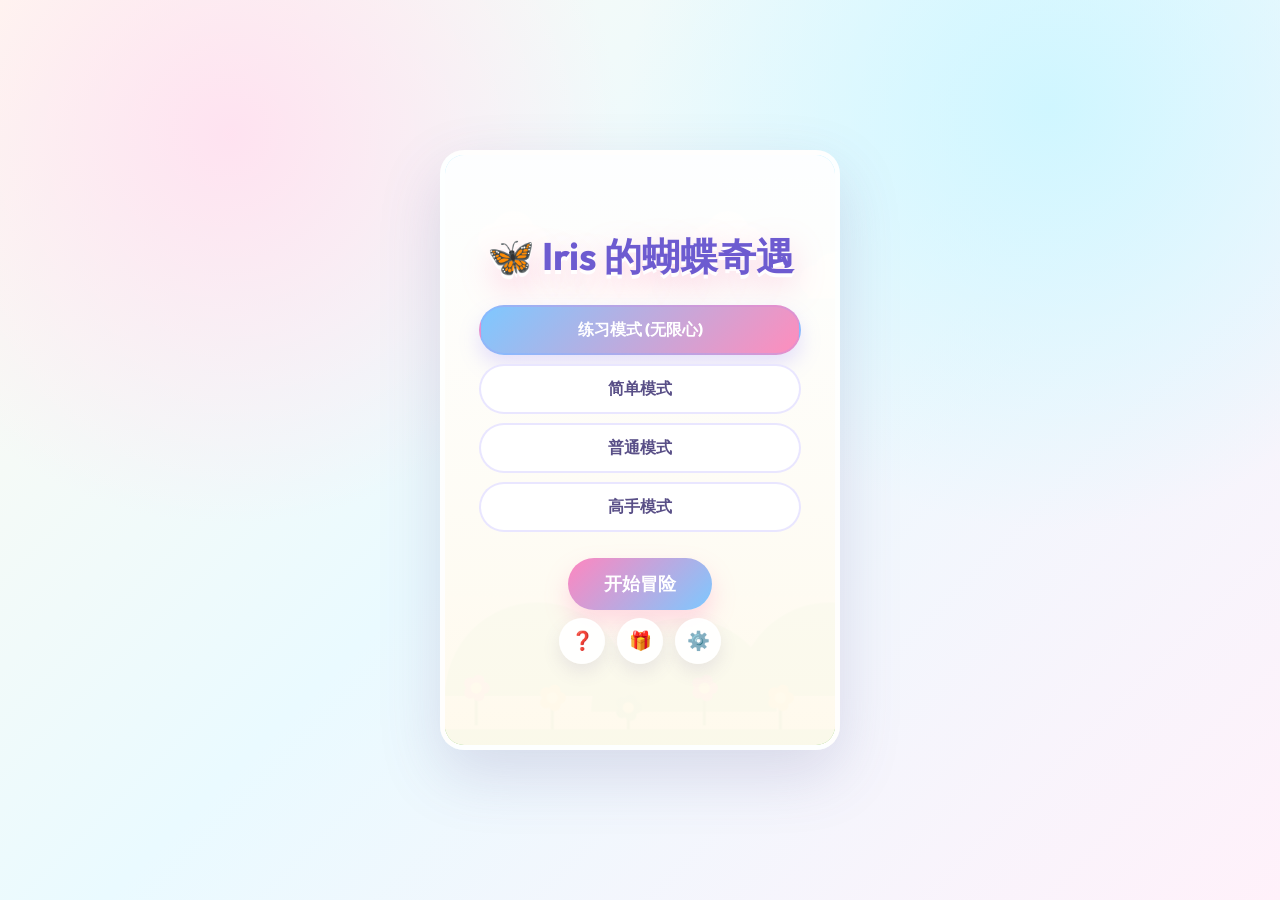
==== commit 0df98a2d: "Polish butterfly game UX" ====
--- a/index.html
+++ b/index.html
@@ -2,10 +2,10 @@
 <html lang="zh-CN">
 <head>
     <meta charset="UTF-8">
-    <meta name="viewport" content="width=device-width, initial-scale=1.0">
+    <meta name="viewport" content="width=device-width, initial-scale=1.0, maximum-scale=1.0, user-scalable=no">
     <title>Iris's Butterfly Adventure</title>
     <link href="https://fonts.googleapis.com/css2?family=Outfit:wght@300;500;700&family=Nunito:wght@400;700&display=swap" rel="stylesheet">
-    <link rel="stylesheet" href="style.css?v=6">
+    <link rel="stylesheet" href="style.css?v=11">
 </head>
 <body>
     <div id="game-container">
@@ -15,7 +15,7 @@
         <!-- UI Overlay -->
         <div id="ui-layer">
             <!-- HUD -->
-            <div id="hud">
+            <div id="hud" class="hidden">
                 <div class="hud-group left">
                     <div class="hud-item" id="score-box">
                         <span class="icon">✨</span>
@@ -30,8 +30,8 @@
                     <div class="hud-item" id="lives-box">
                         <span id="lives">❤️❤️❤️</span>
                     </div>
-                    <button id="sound-btn" class="btn-icon">🔊</button>
-                    <button id="pause-btn" class="btn-icon">⏸</button>
+                    <button id="sound-btn" class="btn-icon" title="声音" aria-label="切换声音">🔊</button>
+                    <button id="pause-btn" class="btn-icon" title="暂停" aria-label="暂停游戏">⏸</button>
                 </div>
             </div>
 
@@ -55,18 +55,18 @@
             <div id="start-screen" class="panel active">
                 <h1 class="glow-text">🦋 Iris 的蝴蝶奇遇</h1>
                 <div class="diff-selector">
-                    <button class="btn-diff active" data-diff="practice">练习模式 (无限心)</button>
-                    <button class="btn-diff" data-diff="easy">简单模式</button>
-                    <button class="btn-diff" data-diff="normal">普通模式</button>
-                    <button class="btn-diff" data-diff="hard">高手模式</button>
+                    <button class="btn-diff active" data-diff="practice" aria-label="选择练习模式">练习模式 (无限心)</button>
+                    <button class="btn-diff" data-diff="easy" aria-label="选择简单模式">简单模式</button>
+                    <button class="btn-diff" data-diff="normal" aria-label="选择普通模式">普通模式</button>
+                    <button class="btn-diff" data-diff="hard" aria-label="选择高手模式">高手模式</button>
                 </div>
                 <div class="button-group">
-                    <button id="start-btn" class="btn-main">开始冒险</button>
+                    <button id="start-btn" class="btn-main" aria-label="开始冒险">开始冒险</button>
                 </div>
                 <div class="button-row">
-                    <button id="how-to-play-btn" class="btn-icon" title="怎么玩">❓</button>
-                    <button id="treasure-btn" class="btn-icon" title="我的宝贝">🎁</button>
-                    <button id="parent-settings-btn" class="btn-icon" title="家长设置">⚙️</button>
+                    <button id="how-to-play-btn" class="btn-icon" title="怎么玩" aria-label="打开怎么玩说明">❓</button>
+                    <button id="treasure-btn" class="btn-icon" title="我的宝贝仓库" aria-label="打开宝贝仓库">🎁</button>
+                    <button id="parent-settings-btn" class="btn-icon" title="家长设置" aria-label="打开家长设置">⚙️</button>
                 </div>
             </div>
 
@@ -104,7 +104,6 @@
                 <button id="reset-high-score-btn" class="btn-secondary">重置最高分</button>
             </div>
 
-            <!-- Other panels unchanged... -->
             <div id="how-to-play-screen" class="panel">
                 <h2>❓ 怎么玩</h2>
                 <p>点击屏幕或者按空格键让蝴蝶向上飞！穿过花藤之间的空隙，躲开障碍物，收集闪亮的星星。</p>
@@ -114,16 +113,16 @@
             <div id="treasure-screen" class="panel">
                 <h2>🎁 我的宝贝仓库</h2>
                 <div class="tabs">
-                    <button class="tab-btn active" id="tab-stickers">魔法贴纸</button>
-                    <button class="tab-btn" id="tab-cosmetics">翅膀外观</button>
+                    <button class="tab-btn active" id="tab-stickers" aria-label="查看魔法贴纸">魔法贴纸</button>
+                    <button class="tab-btn" id="tab-cosmetics" aria-label="查看翅膀外观">翅膀外观</button>
                 </div>
                 <div class="tab-content active" id="stickers-content">
                     <div class="sticker-grid">
-                        <div class="sticker locked" id="sticker-star">⭐</div>
-                        <div class="sticker locked" id="sticker-bunny">🐰</div>
-                        <div class="sticker locked" id="sticker-rainbow">🌈</div>
-                        <div class="sticker locked" id="sticker-flower">🌸</div>
-                        <div class="sticker locked" id="sticker-butterfly">🦋</div>
+                        <div class="sticker locked" id="sticker-star"><span class="sticker-emoji">⭐</span><span class="sticker-status">未解锁</span></div>
+                        <div class="sticker locked" id="sticker-bunny"><span class="sticker-emoji">🐰</span><span class="sticker-status">未解锁</span></div>
+                        <div class="sticker locked" id="sticker-rainbow"><span class="sticker-emoji">🌈</span><span class="sticker-status">未解锁</span></div>
+                        <div class="sticker locked" id="sticker-flower"><span class="sticker-emoji">🌸</span><span class="sticker-status">未解锁</span></div>
+                        <div class="sticker locked" id="sticker-butterfly"><span class="sticker-emoji">🦋</span><span class="sticker-status">未解锁</span></div>
                     </div>
                 </div>
                 <div class="tab-content" id="cosmetics-content">
@@ -150,7 +149,7 @@
                         </div>
                     </div>
                 </div>
-                <button id="close-treasure-btn" class="btn-main">返回</button>
+                <button id="close-treasure-btn" class="btn-main" aria-label="返回首页">返回首页</button>
             </div>
 
             <div id="pause-screen" class="panel">
@@ -169,14 +168,12 @@
                 <button id="restart-btn" class="btn-main">再玩一次</button>
                 <button id="back-to-home-btn" class="btn-secondary">返回首页</button>
             </div>
-
-            <div id="dummy-panel" class="panel"></div>
         </div>
     </div>
 
     <!-- Sound for alerts -->
     <audio id="alert-sound" src="https://assets.mixkit.co/active_storage/sfx/2869/2869-preview.mp3" preload="auto"></audio>
 
-    <script src="script.js?v=6"></script>
+    <script src="script.js?v=11"></script>
 </body>
 </html>
--- a/style.css
+++ b/style.css
@@ -31,7 +31,11 @@
     justify-content: center;
     align-items: center;
     height: 100vh;
+    overscroll-behavior: none;
     touch-action: none;
+    -webkit-text-size-adjust: 100%;
+    -webkit-user-select: none;
+    user-select: none;
 }
 
 button,
@@ -42,6 +46,8 @@
 
 button {
     cursor: pointer;
+    min-height: 44px;
+    -webkit-tap-highlight-color: transparent;
 }
 
 #game-container {
@@ -129,7 +135,7 @@
 }
 
 .btn-diff {
-    padding: 10px 14px;
+    padding: 12px 16px;
     color: #594f87;
     background: rgba(255, 255, 255, 0.95);
     border: 2px solid rgba(155, 140, 255, 0.22);
@@ -172,12 +178,25 @@
     transform: translateY(-1px) scale(1.02);
 }
 
+.btn-main:focus-visible,
+.btn-secondary:focus-visible,
+.btn-diff:focus-visible,
+.btn-icon:focus-visible,
+.tab-btn:focus-visible,
+.btn-buy:focus-visible,
+select:focus-visible,
+input:focus-visible {
+    outline: 4px solid rgba(255, 211, 110, 0.95);
+    outline-offset: 3px;
+    box-shadow: 0 0 0 7px rgba(125, 200, 255, 0.25);
+}
+
 .button-row,
 .button-group {
     display: flex;
     justify-content: center;
     flex-wrap: wrap;
-    gap: 8px;
+    gap: 12px;
 }
 
 #hud {
@@ -214,8 +233,8 @@
 }
 
 .btn-icon {
-    width: 40px;
-    height: 40px;
+    width: 46px;
+    height: 46px;
     border-radius: 50%;
     background: rgba(255, 255, 255, 0.94);
     border: 1px solid rgba(255, 255, 255, 0.9);
@@ -281,6 +300,7 @@
     z-index: 50;
     box-shadow: 0 10px 24px rgba(201, 145, 39, 0.18);
     animation: bounceIn 0.45s cubic-bezier(0.175, 0.885, 0.32, 1.275);
+    pointer-events: none;
 }
 
 #easter-egg-msg {
@@ -318,12 +338,14 @@
 
 .tabs {
     display: flex;
-    gap: 8px;
-    margin: 12px 0;
+    gap: 10px;
+    margin: 14px 0;
+    width: 100%;
 }
 
 .tab-btn {
-    padding: 9px 12px;
+    flex: 1;
+    padding: 11px 12px;
     color: var(--text-color);
     background: #fff;
     border: 2px solid rgba(155, 140, 255, 0.18);
@@ -332,6 +354,7 @@
 .tab-btn.active {
     color: white;
     background: linear-gradient(135deg, #7dc8ff, #ff8dbc);
+    box-shadow: 0 10px 20px rgba(125, 200, 255, 0.22);
 }
 
 .tab-content {
@@ -347,14 +370,14 @@
 .cosmetic-grid {
     display: grid;
     grid-template-columns: repeat(3, 1fr);
-    gap: 10px;
+    gap: 12px;
     width: 100%;
     margin: 12px 0;
 }
 
 .sticker,
 .cosmetic-item {
-    min-height: 72px;
+    min-height: 86px;
     border-radius: 18px;
     background: rgba(255, 255, 255, 0.74);
     border: 1px solid var(--line-color);
@@ -367,12 +390,34 @@
 }
 
 .sticker {
+    position: relative;
     font-size: 2rem;
+    overflow: hidden;
 }
 
 .sticker.locked {
+    opacity: 0.72;
+    background: rgba(255, 255, 255, 0.66);
+}
+
+.sticker.locked .sticker-emoji {
     filter: grayscale(1);
-    opacity: 0.45;
+    opacity: 0.42;
+}
+
+.sticker-status {
+    color: #5a527d;
+    font-size: 0.72rem;
+    font-weight: 900;
+    line-height: 1;
+}
+
+.sticker.locked::after {
+    content: "🔒";
+    position: absolute;
+    top: 7px;
+    right: 8px;
+    font-size: 0.82rem;
 }
 
 .cosmetic-preview {
@@ -385,7 +430,8 @@
 }
 
 .btn-buy {
-    padding: 6px 8px;
+    min-height: 34px;
+    padding: 6px 10px;
     color: white;
     background: linear-gradient(135deg, #ffba5c, #ff7eb3);
     font-size: 0.72rem;
@@ -415,9 +461,32 @@
     #game-container {
         border-radius: 0;
         border: 0;
+        width: 100vw;
+        height: min(600px, 100vh);
     }
 
     .panel {
-        padding: 28px;
-    }
-}
+        padding: 24px;
+    }
+
+    #start-screen h1 {
+        font-size: 2rem;
+    }
+
+    .diff-selector {
+        gap: 11px;
+    }
+
+    .button-row {
+        gap: 14px;
+    }
+
+    .hud-item {
+        padding: 8px 10px;
+        font-size: 0.88rem;
+    }
+
+    #hud {
+        padding: 10px;
+    }
+}
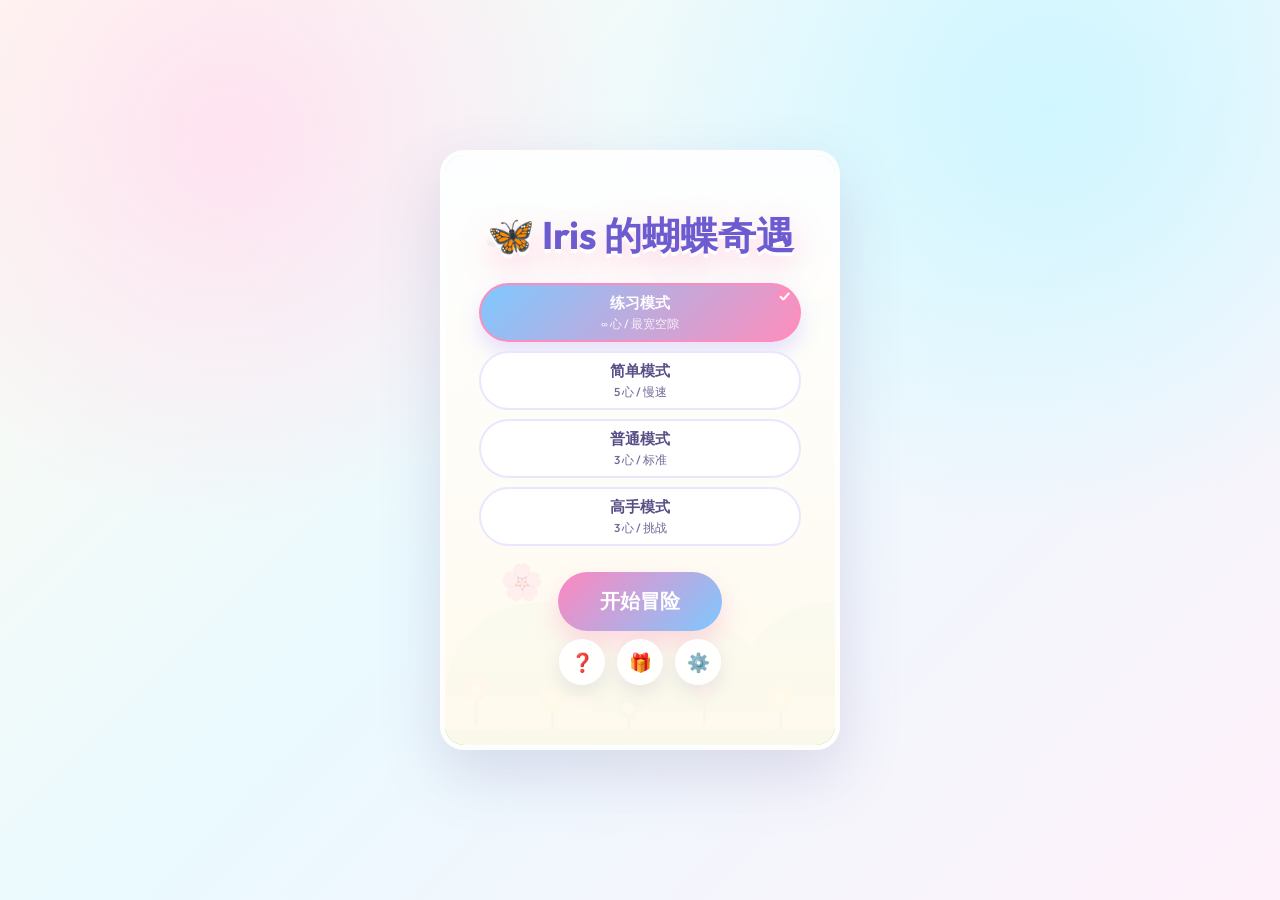
==== commit b1895055: "Polished start screen visual hierarchy, difficulty subtitles, active check badges, dynamic ribbon al" ====
--- a/index.html
+++ b/index.html
@@ -5,7 +5,7 @@
     <meta name="viewport" content="width=device-width, initial-scale=1.0, maximum-scale=1.0, user-scalable=no">
     <title>Iris's Butterfly Adventure</title>
     <link href="https://fonts.googleapis.com/css2?family=Outfit:wght@300;500;700&family=Nunito:wght@400;700&display=swap" rel="stylesheet">
-    <link rel="stylesheet" href="style.css?v=11">
+    <link rel="stylesheet" href="style.css?v=10">
 </head>
 <body>
     <div id="game-container">
@@ -30,7 +30,7 @@
                     <div class="hud-item" id="lives-box">
                         <span id="lives">❤️❤️❤️</span>
                     </div>
-                    <button id="sound-btn" class="btn-icon" title="声音" aria-label="切换声音">🔊</button>
+                    <button id="sound-btn" class="btn-icon" title="声音开关" aria-label="声音开关">🔊</button>
                     <button id="pause-btn" class="btn-icon" title="暂停" aria-label="暂停游戏">⏸</button>
                 </div>
             </div>
@@ -53,26 +53,44 @@
 
             <!-- Start Screen -->
             <div id="start-screen" class="panel active">
+                <!-- Background decorations -->
+                <div class="start-deco deco-cloud">☁️</div>
+                <div class="start-deco deco-star">⭐</div>
+                <div class="start-deco deco-flower">🌸</div>
+
                 <h1 class="glow-text">🦋 Iris 的蝴蝶奇遇</h1>
                 <div class="diff-selector">
-                    <button class="btn-diff active" data-diff="practice" aria-label="选择练习模式">练习模式 (无限心)</button>
-                    <button class="btn-diff" data-diff="easy" aria-label="选择简单模式">简单模式</button>
-                    <button class="btn-diff" data-diff="normal" aria-label="选择普通模式">普通模式</button>
-                    <button class="btn-diff" data-diff="hard" aria-label="选择高手模式">高手模式</button>
+                    <button class="btn-diff active" data-diff="practice" aria-label="选择练习模式">
+                        <span class="diff-title">练习模式</span>
+                        <span class="diff-desc">∞ 心 / 最宽空隙</span>
+                    </button>
+                    <button class="btn-diff" data-diff="easy" aria-label="选择简单模式">
+                        <span class="diff-title">简单模式</span>
+                        <span class="diff-desc">5 心 / 慢速</span>
+                    </button>
+                    <button class="btn-diff" data-diff="normal" aria-label="选择普通模式">
+                        <span class="diff-title">普通模式</span>
+                        <span class="diff-desc">3 心 / 标准</span>
+                    </button>
+                    <button class="btn-diff" data-diff="hard" aria-label="选择高手模式">
+                        <span class="diff-title">高手模式</span>
+                        <span class="diff-desc">3 心 / 挑战</span>
+                    </button>
                 </div>
                 <div class="button-group">
                     <button id="start-btn" class="btn-main" aria-label="开始冒险">开始冒险</button>
                 </div>
                 <div class="button-row">
-                    <button id="how-to-play-btn" class="btn-icon" title="怎么玩" aria-label="打开怎么玩说明">❓</button>
-                    <button id="treasure-btn" class="btn-icon" title="我的宝贝仓库" aria-label="打开宝贝仓库">🎁</button>
-                    <button id="parent-settings-btn" class="btn-icon" title="家长设置" aria-label="打开家长设置">⚙️</button>
+                    <button id="how-to-play-btn" class="btn-icon" title="怎么玩" aria-label="怎么玩">❓</button>
+                    <button id="treasure-btn" class="btn-icon" title="我的宝贝" aria-label="我的宝贝">🎁</button>
+                    <button id="parent-settings-btn" class="btn-icon" title="家长设置" aria-label="家长设置">⚙️</button>
                 </div>
             </div>
 
             <!-- Parent Settings Screen -->
             <div id="parent-settings-screen" class="panel">
                 <h2>⚙️ 家长辅助设置</h2>
+                <p class="settings-desc">这些设置会在下一局开始时生效。</p>
                 <div class="input-group">
                     <label>飞行速度</label>
                     <select id="setting-speed">
@@ -95,23 +113,25 @@
                         <option value="3">3 颗心</option>
                         <option value="5">5 颗心</option>
                     </select>
+                    <div class="setting-tip">注：练习模式始终为无限心。生命值设置在下一局开始生效。</div>
                 </div>
                 <div class="input-group">
                     <label>亲子鼓励寄语 (在高分时弹出)</label>
                     <input type="text" id="setting-message" placeholder="例如：Iris 你真棒，爱你！" maxlength="20">
                 </div>
-                <button id="close-settings-btn" class="btn-main">保存设置</button>
+                <button id="close-settings-btn" class="btn-main">保存并返回</button>
                 <button id="reset-high-score-btn" class="btn-secondary">重置最高分</button>
             </div>
 
             <div id="how-to-play-screen" class="panel">
                 <h2>❓ 怎么玩</h2>
-                <p>点击屏幕或者按空格键让蝴蝶向上飞！穿过花藤之间的空隙，躲开障碍物，收集闪亮的星星。</p>
+                <p>点击屏幕或者按空格键让蝴蝶向上飞！穿过花藤之间的空隙，躲开障碍物，收集美丽的星星吧。</p>
                 <button id="close-how-to-btn" class="btn-main">明白了</button>
             </div>
 
             <div id="treasure-screen" class="panel">
                 <h2>🎁 我的宝贝仓库</h2>
+                <p class="treasure-desc">飞得越远，解锁越多小宝贝 ✨</p>
                 <div class="tabs">
                     <button class="tab-btn active" id="tab-stickers" aria-label="查看魔法贴纸">魔法贴纸</button>
                     <button class="tab-btn" id="tab-cosmetics" aria-label="查看翅膀外观">翅膀外观</button>
@@ -135,17 +155,17 @@
                         <div class="cosmetic-item" data-id="pink-wings" data-cost="20">
                             <div class="cosmetic-preview" style="filter: hue-rotate(300deg);">🦋</div>
                             <p>甜心粉</p>
-                            <button class="btn-buy">20 ✨</button>
-                        </div>
-                        <div class="cosmetic-item" data-id="star-trail" data-cost="50">
+                            <button class="btn-buy">最高分 20 解锁</button>
+                        </div>
+                        <div class="cosmetic-item" data-id="star-trail" data-cost="35">
                             <div class="cosmetic-preview">✨</div>
                             <p>闪耀星踪</p>
-                            <button class="btn-buy">50 ✨</button>
-                        </div>
-                        <div class="cosmetic-item" data-id="rainbow-wings" data-cost="100">
+                            <button class="btn-buy">最高分 35 解锁</button>
+                        </div>
+                        <div class="cosmetic-item" data-id="rainbow-wings" data-cost="50">
                             <div class="cosmetic-preview rainbow-anim">🦋</div>
                             <p>梦幻彩虹</p>
-                            <button class="btn-buy">100 ✨</button>
+                            <button class="btn-buy">最高分 50 解锁</button>
                         </div>
                     </div>
                 </div>
@@ -160,13 +180,15 @@
             </div>
 
             <div id="game-over-screen" class="panel">
-                <h2 id="over-title">冒险结束啦！</h2>
+                <h2 id="over-title">今天飞得很棒！</h2>
                 <div class="final-stats">
-                    <p>本次得分: <span id="final-score">0</span></p>
+                    <p>本次星星数: <span id="final-score">0</span></p>
+                    <p>飞过花藤数: <span id="final-vines">0</span></p>
                     <p>最高记录: <span id="record-score">0</span></p>
                 </div>
-                <button id="restart-btn" class="btn-main">再玩一次</button>
-                <button id="back-to-home-btn" class="btn-secondary">返回首页</button>
+                <p id="over-encouragement" style="margin: 10px 0 16px; font-weight: 800; color: #ff7eb3; font-size: 1.05rem;"></p>
+                <button id="restart-btn" class="btn-main">再飞一次</button>
+                <button id="back-to-home-btn" class="btn-secondary">回到首页</button>
             </div>
         </div>
     </div>
@@ -174,6 +196,6 @@
     <!-- Sound for alerts -->
     <audio id="alert-sound" src="https://assets.mixkit.co/active_storage/sfx/2869/2869-preview.mp3" preload="auto"></audio>
 
-    <script src="script.js?v=11"></script>
+    <script src="script.js?v=10"></script>
 </body>
 </html>
--- a/style.css
+++ b/style.css
@@ -30,12 +30,15 @@
     display: flex;
     justify-content: center;
     align-items: center;
-    height: 100vh;
+    min-height: 100vh;
+    height: 100dvh;
     overscroll-behavior: none;
     touch-action: none;
     -webkit-text-size-adjust: 100%;
     -webkit-user-select: none;
     user-select: none;
+    padding-left: env(safe-area-inset-left);
+    padding-right: env(safe-area-inset-right);
 }
 
 button,
@@ -53,7 +56,7 @@
 #game-container {
     position: relative;
     width: min(400px, 100vw);
-    height: min(600px, 100vh);
+    height: min(600px, 100dvh);
     background: linear-gradient(#d7f8ff, #fff5d9);
     box-shadow: 0 24px 62px rgba(95, 84, 142, 0.18);
     border: 5px solid rgba(255, 255, 255, 0.95);
@@ -88,6 +91,8 @@
     justify-content: center;
     align-items: center;
     padding: 34px;
+    padding-left: calc(34px + env(safe-area-inset-left));
+    padding-right: calc(34px + env(safe-area-inset-right));
     text-align: center;
     opacity: 0;
     visibility: hidden;
@@ -110,17 +115,49 @@
     font-size: 2.4rem;
     margin-bottom: 20px;
     color: #6d5bd0;
+    z-index: 5;
 }
 
 .glow-text {
     text-shadow: 0 4px 0 rgba(255, 255, 255, 0.9), 0 12px 32px rgba(255, 126, 179, 0.38);
 }
 
+/* Background floating decorations */
+.start-deco {
+    position: absolute;
+    opacity: 0.18;
+    font-size: 2.2rem;
+    pointer-events: none;
+    z-index: 1;
+    animation: floatDeco 6s infinite ease-in-out;
+}
+.deco-cloud {
+    top: 10%;
+    left: 10%;
+    animation-delay: 0s;
+}
+.deco-star {
+    top: 22%;
+    right: 12%;
+    animation-delay: 1.5s;
+}
+.deco-flower {
+    bottom: 24%;
+    left: 14%;
+    animation-delay: 3s;
+}
+
+@keyframes floatDeco {
+    0%, 100% { transform: translateY(0) rotate(0deg); }
+    50% { transform: translateY(-8px) rotate(5deg); }
+}
+
 .diff-selector {
     display: grid;
     width: 100%;
     gap: 9px;
     margin: 8px 0 18px;
+    z-index: 5;
 }
 
 .btn-diff,
@@ -135,16 +172,52 @@
 }
 
 .btn-diff {
-    padding: 12px 16px;
+    display: flex;
+    flex-direction: column;
+    align-items: center;
+    justify-content: center;
+    padding: 8px 16px;
+    height: auto;
+    min-height: 52px;
     color: #594f87;
     background: rgba(255, 255, 255, 0.95);
     border: 2px solid rgba(155, 140, 255, 0.22);
+    position: relative;
 }
 
 .btn-diff.active {
     color: white;
     background: linear-gradient(135deg, #7ec8ff, #ff8dbc);
+    border: 2.5px solid #ff8dbc;
     box-shadow: 0 10px 20px rgba(155, 140, 255, 0.25);
+}
+
+.btn-diff.active::after {
+    content: "✓";
+    position: absolute;
+    top: 4px;
+    right: 8px;
+    font-size: 0.8rem;
+    font-weight: 900;
+    color: #fff;
+    background: #ff8dbc;
+    border-radius: 50%;
+    width: 14px;
+    height: 14px;
+    display: flex;
+    align-items: center;
+    justify-content: center;
+}
+
+.diff-title {
+    font-size: 0.95rem;
+    font-weight: 800;
+}
+.diff-desc {
+    font-size: 0.72rem;
+    font-weight: 500;
+    opacity: 0.85;
+    margin-top: 2px;
 }
 
 .btn-main {
@@ -159,6 +232,28 @@
     box-shadow: 0 12px 24px rgba(255, 126, 179, 0.28);
 }
 
+#start-btn {
+    font-size: 1.22rem;
+    padding: 16px 42px;
+    animation: breathingStart 2.4s infinite ease-in-out;
+    z-index: 5;
+}
+
+#start-btn:hover {
+    animation-play-state: paused;
+    transform: translateY(-1px) scale(1.05);
+}
+
+#start-btn:active {
+    animation-play-state: paused;
+    transform: scale(0.98);
+}
+
+@keyframes breathingStart {
+    0%, 100% { transform: scale(1); }
+    50% { transform: scale(1.04); }
+}
+
 .btn-secondary {
     background: rgba(255, 255, 255, 0.96);
     border: 2px solid rgba(155, 140, 255, 0.22);
@@ -167,6 +262,12 @@
     border-radius: 999px;
     margin: 7px;
     font-weight: 850;
+}
+
+.btn-secondary.confirm-state {
+    border-color: #ff86bf;
+    color: #ff3b80;
+    background: #fff0f5;
 }
 
 .btn-main:hover,
@@ -197,6 +298,7 @@
     justify-content: center;
     flex-wrap: wrap;
     gap: 12px;
+    z-index: 5;
 }
 
 #hud {
@@ -205,6 +307,8 @@
     left: 0;
     width: 100%;
     padding: 14px;
+    padding-left: calc(14px + env(safe-area-inset-left));
+    padding-right: calc(14px + env(safe-area-inset-right));
     display: flex;
     justify-content: space-between;
     pointer-events: none;
@@ -218,7 +322,7 @@
 }
 
 .hud-item {
-    background: rgba(255, 255, 255, 0.9);
+    background: rgba(255, 255, 255, 0.93);
     backdrop-filter: blur(8px);
     padding: 8px 12px;
     border-radius: 16px;
@@ -278,6 +382,21 @@
     border: 2px solid rgba(155, 140, 255, 0.18);
     color: var(--text-color);
     outline: none;
+}
+
+.settings-desc {
+    font-size: 0.82rem;
+    color: var(--muted-text);
+    margin-bottom: 12px;
+    font-weight: 600;
+}
+
+.setting-tip {
+    font-size: 0.72rem;
+    color: var(--muted-text);
+    margin-top: 5px;
+    line-height: 1.35;
+    font-weight: 600;
 }
 
 .hidden {
@@ -301,6 +420,15 @@
     box-shadow: 0 10px 24px rgba(201, 145, 39, 0.18);
     animation: bounceIn 0.45s cubic-bezier(0.175, 0.885, 0.32, 1.275);
     pointer-events: none;
+    transition: transform 0.22s ease, background 0.22s ease;
+}
+
+#message-display.ribbon-style {
+    background: linear-gradient(135deg, #ffe38f, #ff9ebd);
+    color: #5c3500;
+    border: 2px dashed #ff7eb3;
+    box-shadow: 0 12px 28px rgba(255, 126, 179, 0.28);
+    transform: scale(1.04);
 }
 
 #easter-egg-msg {
@@ -336,6 +464,14 @@
     border: 1px solid var(--line-color);
 }
 
+.treasure-desc {
+    font-size: 0.85rem;
+    color: var(--muted-text);
+    margin-top: 4px;
+    margin-bottom: 8px;
+    font-weight: 600;
+}
+
 .tabs {
     display: flex;
     gap: 10px;
@@ -347,14 +483,18 @@
     flex: 1;
     padding: 11px 12px;
     color: var(--text-color);
-    background: #fff;
-    border: 2px solid rgba(155, 140, 255, 0.18);
+    background: rgba(255, 255, 255, 0.8);
+    border: 2px solid rgba(155, 140, 255, 0.15);
+    border-radius: 16px;
+    font-weight: 800;
 }
 
 .tab-btn.active {
     color: white;
     background: linear-gradient(135deg, #7dc8ff, #ff8dbc);
-    box-shadow: 0 10px 20px rgba(125, 200, 255, 0.22);
+    border: 2.5px solid #ff8dbc;
+    box-shadow: 0 12px 24px rgba(255, 126, 179, 0.3);
+    transform: scale(1.03);
 }
 
 .tab-content {
@@ -364,6 +504,23 @@
 
 .tab-content.active {
     display: block;
+}
+
+#treasure-screen .tab-content {
+    flex: 1;
+    min-height: 0;
+}
+
+#close-treasure-btn {
+    margin-top: auto;
+    width: 100%;
+    padding: 14px 28px;
+    font-size: 1.15rem;
+    background: linear-gradient(135deg, #ff86bf, #7dc8ff);
+    box-shadow: 0 10px 25px rgba(255, 126, 179, 0.35);
+    border: 2px solid #fff;
+    color: #fff;
+    font-weight: 900;
 }
 
 .sticker-grid,
@@ -387,6 +544,7 @@
     flex-direction: column;
     gap: 5px;
     color: var(--text-color);
+    transition: all 0.22s ease;
 }
 
 .sticker {
@@ -396,13 +554,32 @@
 }
 
 .sticker.locked {
-    opacity: 0.72;
-    background: rgba(255, 255, 255, 0.66);
+    opacity: 0.68;
+    background: rgba(245, 245, 245, 0.7);
+    border: 2px dashed rgba(94, 83, 139, 0.2);
 }
 
 .sticker.locked .sticker-emoji {
-    filter: grayscale(1);
-    opacity: 0.42;
+    filter: grayscale(50%) opacity(0.5);
+}
+
+.sticker:not(.locked) {
+    opacity: 1;
+    background: radial-gradient(circle at center, #fffef0 0%, #fff 100%);
+    box-shadow: 0 10px 24px rgba(255, 200, 50, 0.3);
+    border: 3px solid #ffca36;
+    transform: scale(1.04);
+}
+
+.sticker:not(.locked) .sticker-emoji {
+    filter: none;
+    opacity: 1;
+    animation: pulseSticker 2s infinite ease-in-out;
+}
+
+@keyframes pulseSticker {
+    0%, 100% { transform: scale(1); }
+    50% { transform: scale(1.1); }
 }
 
 .sticker-status {
@@ -431,18 +608,36 @@
 
 .btn-buy {
     min-height: 34px;
-    padding: 6px 10px;
+    padding: 6px 12px;
     color: white;
     background: linear-gradient(135deg, #ffba5c, #ff7eb3);
-    font-size: 0.72rem;
+    font-size: 0.8rem;
+    border-radius: 20px;
+    font-weight: 800;
+    border: none;
+    box-shadow: 0 4px 10px rgba(255, 126, 179, 0.2);
 }
 
 .btn-buy.owned {
-    background: linear-gradient(135deg, #77c987, #65b7ff);
+    background: linear-gradient(135deg, #7dc8ff, #9b8cff);
+    box-shadow: 0 4px 10px rgba(125, 200, 255, 0.2);
+}
+
+.btn-buy.active-cosmetic {
+    background: linear-gradient(135deg, #5fb86a, #8bd080);
+    box-shadow: 0 4px 10px rgba(95, 184, 106, 0.25);
+}
+
+.btn-buy.locked-cosmetic {
+    font-size: 0.75rem;
+    background: linear-gradient(135deg, #bbbbbb, #999999);
+    box-shadow: none;
+    padding: 6px 4px;
+    cursor: not-allowed;
 }
 
 .rainbow-anim {
-    animation: hueSpin 3s linear infinite;
+    animation: hueSpin 8s linear infinite;
 }
 
 @keyframes hueSpin {
@@ -457,16 +652,26 @@
     100% { transform: scale(1); }
 }
 
+@media (prefers-reduced-motion: reduce) {
+    * {
+        animation-duration: 0.01ms !important;
+        animation-iteration-count: 1 !important;
+        transition-duration: 0.01ms !important;
+    }
+}
+
 @media (max-width: 430px) {
     #game-container {
         border-radius: 0;
         border: 0;
         width: 100vw;
-        height: min(600px, 100vh);
+        height: 100dvh;
     }
 
     .panel {
-        padding: 24px;
+        padding: 22px;
+        padding-left: calc(22px + env(safe-area-inset-left));
+        padding-right: calc(22px + env(safe-area-inset-right));
     }
 
     #start-screen h1 {
@@ -474,11 +679,22 @@
     }
 
     .diff-selector {
-        gap: 11px;
+        grid-template-columns: 1fr;
+        gap: 10px;
     }
 
     .button-row {
-        gap: 14px;
+        gap: 16px;
+        justify-content: center;
+        width: 100%;
+        padding-left: env(safe-area-inset-left);
+        padding-right: env(safe-area-inset-right);
+    }
+
+    .btn-icon {
+        width: 50px;
+        height: 50px;
+        font-size: 1.3rem;
     }
 
     .hud-item {
@@ -488,5 +704,14 @@
 
     #hud {
         padding: 10px;
-    }
-}
+        padding-left: calc(10px + env(safe-area-inset-left));
+        padding-right: calc(10px + env(safe-area-inset-right));
+    }
+}
+
+@media (max-width: 360px) {
+    .sticker-grid,
+    .cosmetic-grid {
+        grid-template-columns: repeat(2, 1fr);
+    }
+}
